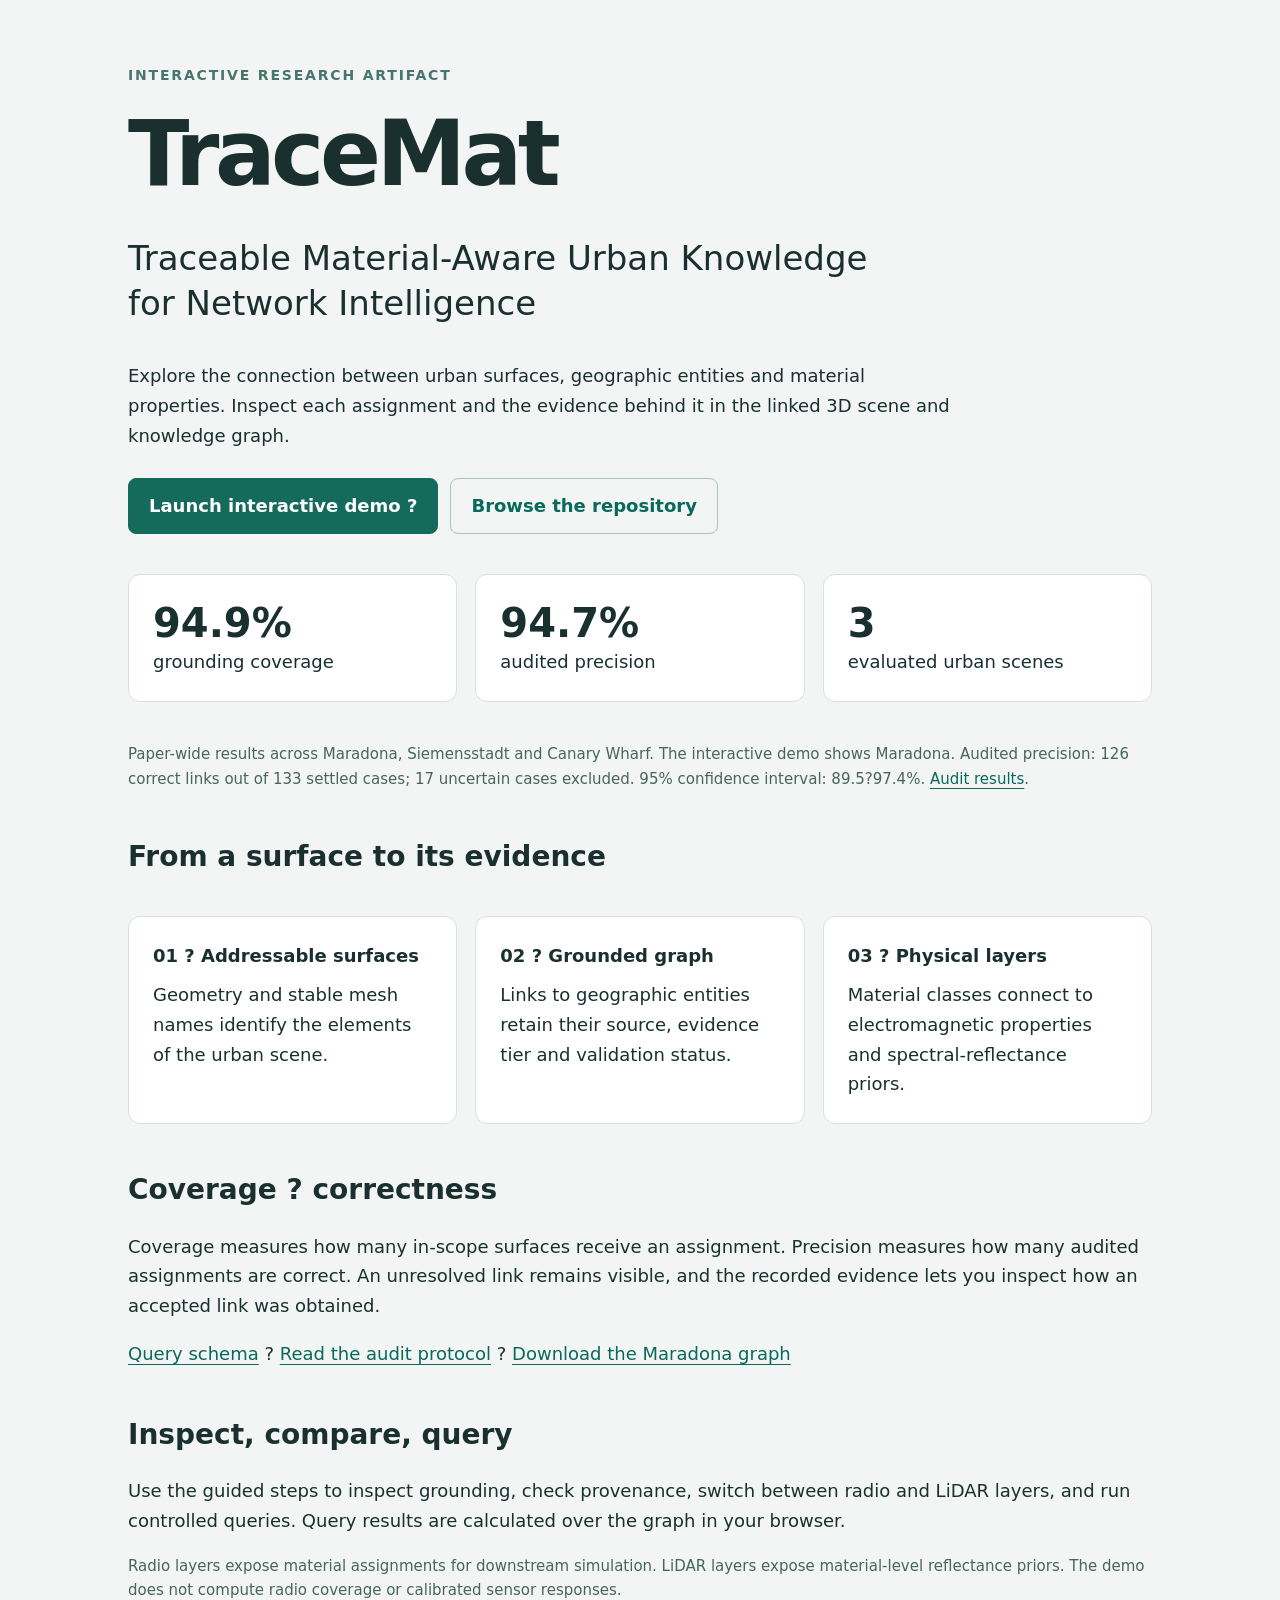
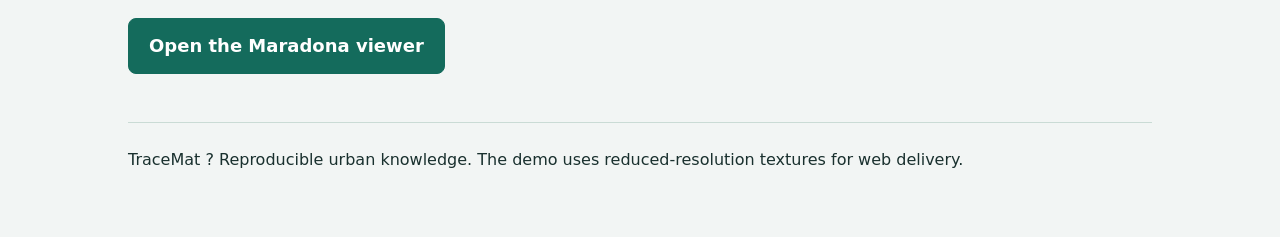
==== index.html @ 99c22b6f "Publish TraceMat interactive demo with GitHub Pages" ====
<!doctype html>
<html lang="en"><head><meta charset="utf-8"><meta name="viewport" content="width=device-width,initial-scale=1"><title>TraceMat</title>
<style>
*{box-sizing:border-box}body{margin:0;background:#f2f5f4;color:#19302e;font:18px/1.65 system-ui,sans-serif}main{max-width:1080px;margin:auto;padding:64px 28px}header{max-width:840px}.eyebrow{text-transform:uppercase;letter-spacing:.13em;font-size:14px;color:#48756c;font-weight:650}h1{font-size:clamp(52px,8vw,90px);line-height:1.05;letter-spacing:-.05em;margin:20px 0}h2{font-size:28px;line-height:1.3}.subtitle{font-size:clamp(24px,3vw,34px);line-height:1.35;max-width:760px}a{color:#09695b;text-underline-offset:4px}.actions{display:flex;flex-wrap:wrap;gap:12px;margin:28px 0}.button{display:inline-block;padding:12px 20px;border:1px solid #aac3bc;border-radius:8px;text-decoration:none;font-weight:650}.primary{background:#146b5c;color:white;border-color:#146b5c}.stats,.pipeline{display:grid;grid-template-columns:repeat(3,1fr);gap:18px;margin:40px 0}.card{padding:24px;background:white;border:1px solid #d6e2dd;border-radius:12px}.stat{font-size:40px;font-weight:700;display:block;line-height:1.2}.small{font-size:15px;color:#48645e}section{margin:48px 0}footer{border-top:1px solid #cadbd5;padding-top:24px;font-size:16px}.pipeline strong{display:block;margin-bottom:10px}@media(max-width:650px){main{padding:32px 18px}.stats,.pipeline{grid-template-columns:1fr;gap:10px}.card{padding:18px}}
</style></head><body><main><header><div class="eyebrow">Interactive research artifact</div><h1>TraceMat</h1><p class="subtitle">Traceable Material-Aware Urban Knowledge for Network Intelligence</p><p>Explore the connection between urban surfaces, geographic entities and material properties. Inspect each assignment and the evidence behind it in the linked 3D scene and knowledge graph.</p><div class="actions"><a class="button primary" href="viewer/">Launch interactive demo ?</a><a class="button" href="https://github.com/dera8/TraceMat-Traceable-Material-Aware-Urban-Knowledge-for-Network-Intelligence">Browse the repository</a></div></header>
<div class="stats"><div class="card"><span class="stat">94.9%</span>grounding coverage</div><div class="card"><span class="stat">94.7%</span>audited precision</div><div class="card"><span class="stat">3</span>evaluated urban scenes</div></div>
<p class="small">Paper-wide results across Maradona, Siemensstadt and Canary Wharf. The interactive demo shows Maradona. Audited precision: 126 correct links out of 133 settled cases; 17 uncertain cases excluded. 95% confidence interval: 89.5?97.4%. <a href="results/grounding_audit_metrics.json">Audit results</a>.</p>
<section><h2>From a surface to its evidence</h2><div class="pipeline"><div class="card"><strong>01 ? Addressable surfaces</strong>Geometry and stable mesh names identify the elements of the urban scene.</div><div class="card"><strong>02 ? Grounded graph</strong>Links to geographic entities retain their source, evidence tier and validation status.</div><div class="card"><strong>03 ? Physical layers</strong>Material classes connect to electromagnetic properties and spectral-reflectance priors.</div></div></section>
<section><h2>Coverage ? correctness</h2><p>Coverage measures how many in-scope surfaces receive an assignment. Precision measures how many audited assignments are correct. An unresolved link remains visible, and the recorded evidence lets you inspect how an accepted link was obtained.</p><p><a href="docs/query_schema.md">Query schema</a> ? <a href="audit/LABELLING_PROTOCOL.md">Read the audit protocol</a> ? <a href="data/graphs/Maradona_graph.json">Download the Maradona graph</a></p></section>
<section><h2>Inspect, compare, query</h2><p>Use the guided steps to inspect grounding, check provenance, switch between radio and LiDAR layers, and run controlled queries. Query results are calculated over the graph in your browser.</p><p class="small">Radio layers expose material assignments for downstream simulation. LiDAR layers expose material-level reflectance priors. The demo does not compute radio coverage or calibrated sensor responses.</p><a class="button primary" href="viewer/">Open the Maradona viewer</a></section>
<footer>TraceMat ? Reproducible urban knowledge. The demo uses reduced-resolution textures for web delivery.</footer></main></body></html>
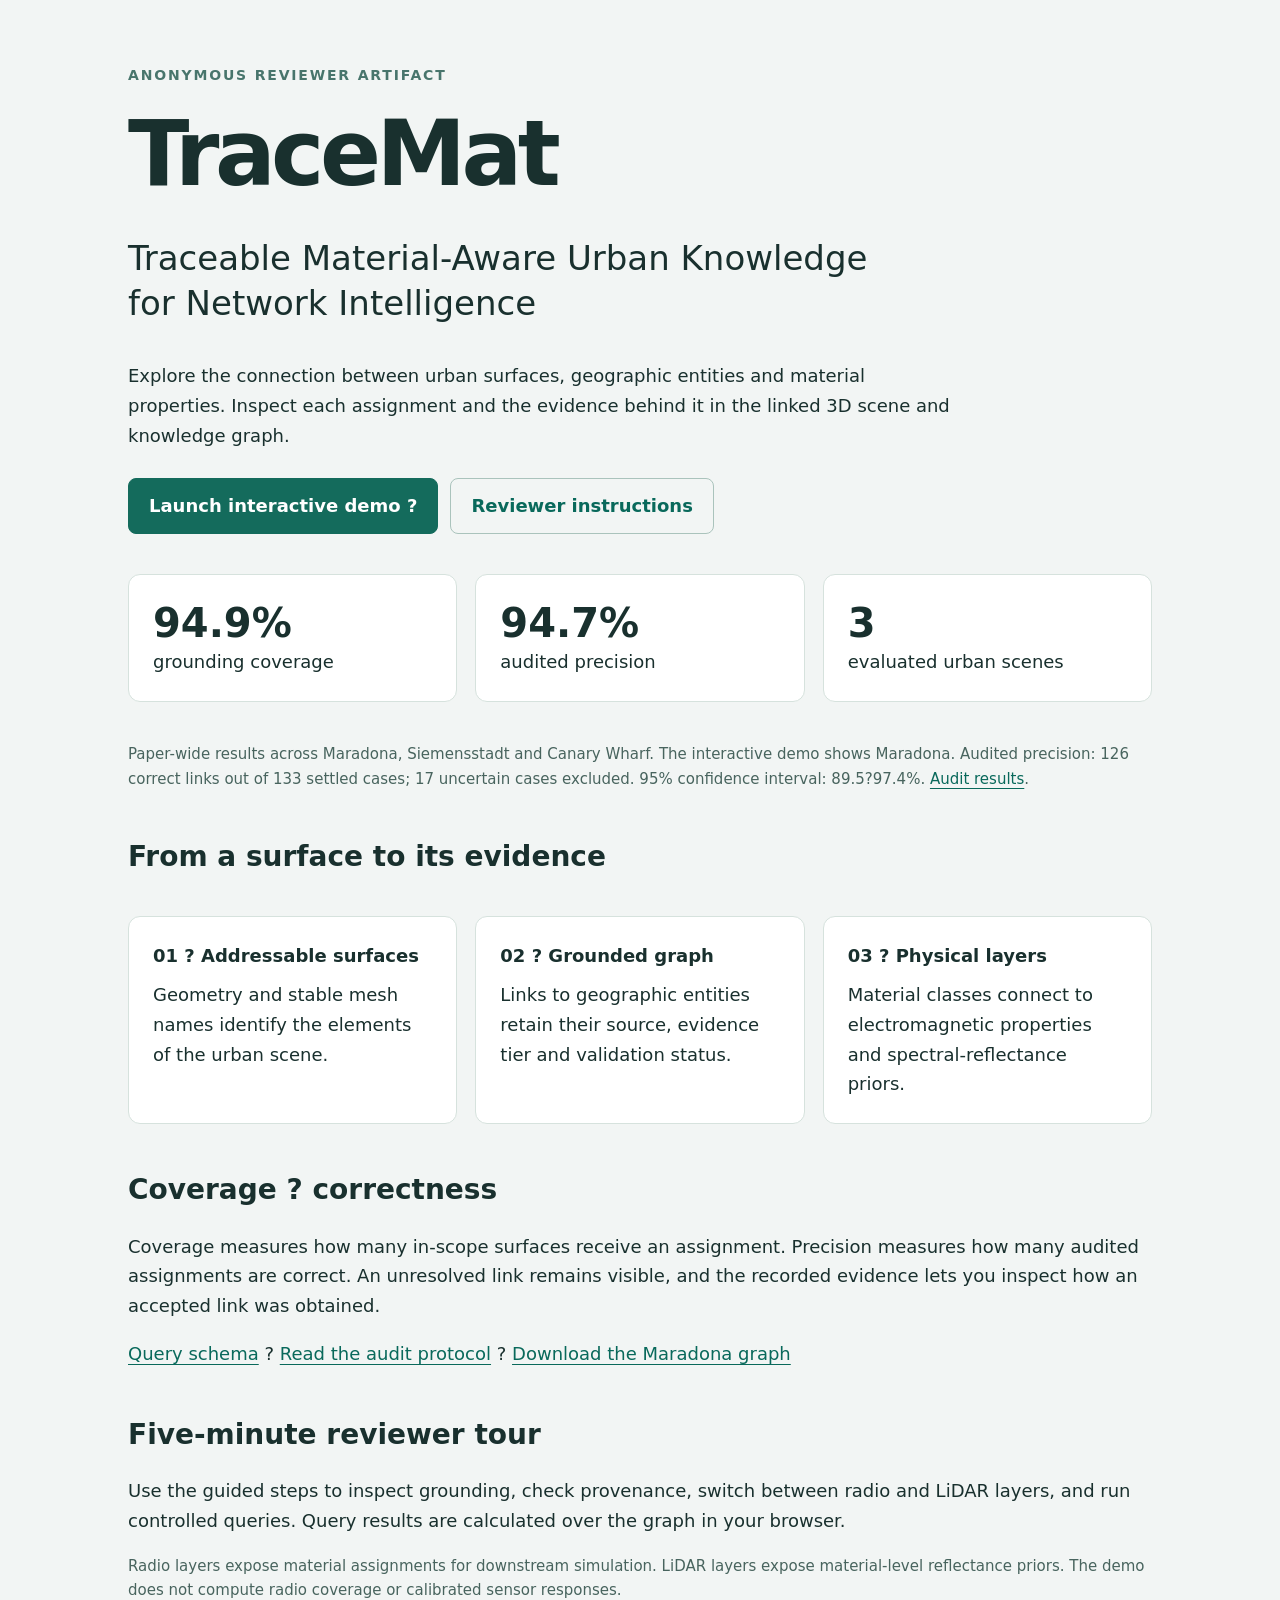
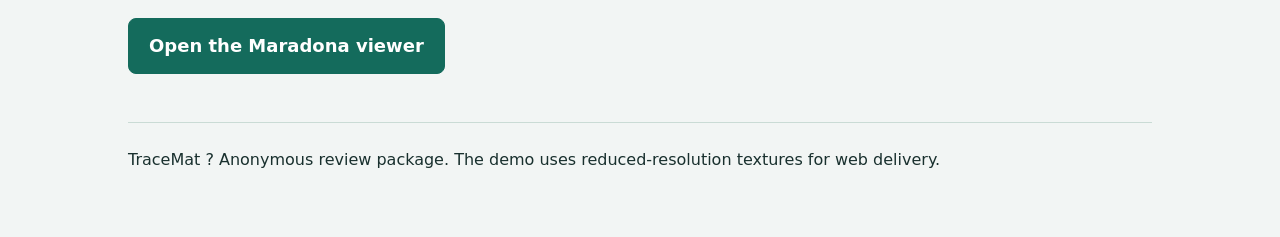
==== commit d306c60d: "Prepare anonymous offline reviewer artifact" ====
--- a/index.html
+++ b/index.html
@@ -2,10 +2,10 @@
 <html lang="en"><head><meta charset="utf-8"><meta name="viewport" content="width=device-width,initial-scale=1"><title>TraceMat</title>
 <style>
 *{box-sizing:border-box}body{margin:0;background:#f2f5f4;color:#19302e;font:18px/1.65 system-ui,sans-serif}main{max-width:1080px;margin:auto;padding:64px 28px}header{max-width:840px}.eyebrow{text-transform:uppercase;letter-spacing:.13em;font-size:14px;color:#48756c;font-weight:650}h1{font-size:clamp(52px,8vw,90px);line-height:1.05;letter-spacing:-.05em;margin:20px 0}h2{font-size:28px;line-height:1.3}.subtitle{font-size:clamp(24px,3vw,34px);line-height:1.35;max-width:760px}a{color:#09695b;text-underline-offset:4px}.actions{display:flex;flex-wrap:wrap;gap:12px;margin:28px 0}.button{display:inline-block;padding:12px 20px;border:1px solid #aac3bc;border-radius:8px;text-decoration:none;font-weight:650}.primary{background:#146b5c;color:white;border-color:#146b5c}.stats,.pipeline{display:grid;grid-template-columns:repeat(3,1fr);gap:18px;margin:40px 0}.card{padding:24px;background:white;border:1px solid #d6e2dd;border-radius:12px}.stat{font-size:40px;font-weight:700;display:block;line-height:1.2}.small{font-size:15px;color:#48645e}section{margin:48px 0}footer{border-top:1px solid #cadbd5;padding-top:24px;font-size:16px}.pipeline strong{display:block;margin-bottom:10px}@media(max-width:650px){main{padding:32px 18px}.stats,.pipeline{grid-template-columns:1fr;gap:10px}.card{padding:18px}}
-</style></head><body><main><header><div class="eyebrow">Interactive research artifact</div><h1>TraceMat</h1><p class="subtitle">Traceable Material-Aware Urban Knowledge for Network Intelligence</p><p>Explore the connection between urban surfaces, geographic entities and material properties. Inspect each assignment and the evidence behind it in the linked 3D scene and knowledge graph.</p><div class="actions"><a class="button primary" href="viewer/">Launch interactive demo ?</a><a class="button" href="https://github.com/dera8/TraceMat-Traceable-Material-Aware-Urban-Knowledge-for-Network-Intelligence">Browse the repository</a></div></header>
+</style></head><body><main><header><div class="eyebrow">Anonymous reviewer artifact</div><h1>TraceMat</h1><p class="subtitle">Traceable Material-Aware Urban Knowledge for Network Intelligence</p><p>Explore the connection between urban surfaces, geographic entities and material properties. Inspect each assignment and the evidence behind it in the linked 3D scene and knowledge graph.</p><div class="actions"><a class="button primary" href="viewer/">Launch interactive demo ?</a><a class="button" href="README.md">Reviewer instructions</a></div></header>
 <div class="stats"><div class="card"><span class="stat">94.9%</span>grounding coverage</div><div class="card"><span class="stat">94.7%</span>audited precision</div><div class="card"><span class="stat">3</span>evaluated urban scenes</div></div>
 <p class="small">Paper-wide results across Maradona, Siemensstadt and Canary Wharf. The interactive demo shows Maradona. Audited precision: 126 correct links out of 133 settled cases; 17 uncertain cases excluded. 95% confidence interval: 89.5?97.4%. <a href="results/grounding_audit_metrics.json">Audit results</a>.</p>
 <section><h2>From a surface to its evidence</h2><div class="pipeline"><div class="card"><strong>01 ? Addressable surfaces</strong>Geometry and stable mesh names identify the elements of the urban scene.</div><div class="card"><strong>02 ? Grounded graph</strong>Links to geographic entities retain their source, evidence tier and validation status.</div><div class="card"><strong>03 ? Physical layers</strong>Material classes connect to electromagnetic properties and spectral-reflectance priors.</div></div></section>
 <section><h2>Coverage ? correctness</h2><p>Coverage measures how many in-scope surfaces receive an assignment. Precision measures how many audited assignments are correct. An unresolved link remains visible, and the recorded evidence lets you inspect how an accepted link was obtained.</p><p><a href="docs/query_schema.md">Query schema</a> ? <a href="audit/LABELLING_PROTOCOL.md">Read the audit protocol</a> ? <a href="data/graphs/Maradona_graph.json">Download the Maradona graph</a></p></section>
-<section><h2>Inspect, compare, query</h2><p>Use the guided steps to inspect grounding, check provenance, switch between radio and LiDAR layers, and run controlled queries. Query results are calculated over the graph in your browser.</p><p class="small">Radio layers expose material assignments for downstream simulation. LiDAR layers expose material-level reflectance priors. The demo does not compute radio coverage or calibrated sensor responses.</p><a class="button primary" href="viewer/">Open the Maradona viewer</a></section>
-<footer>TraceMat ? Reproducible urban knowledge. The demo uses reduced-resolution textures for web delivery.</footer></main></body></html>+<section><h2>Five-minute reviewer tour</h2><p>Use the guided steps to inspect grounding, check provenance, switch between radio and LiDAR layers, and run controlled queries. Query results are calculated over the graph in your browser.</p><p class="small">Radio layers expose material assignments for downstream simulation. LiDAR layers expose material-level reflectance priors. The demo does not compute radio coverage or calibrated sensor responses.</p><a class="button primary" href="viewer/">Open the Maradona viewer</a></section>
+<footer>TraceMat ? Anonymous review package. The demo uses reduced-resolution textures for web delivery.</footer></main></body></html>
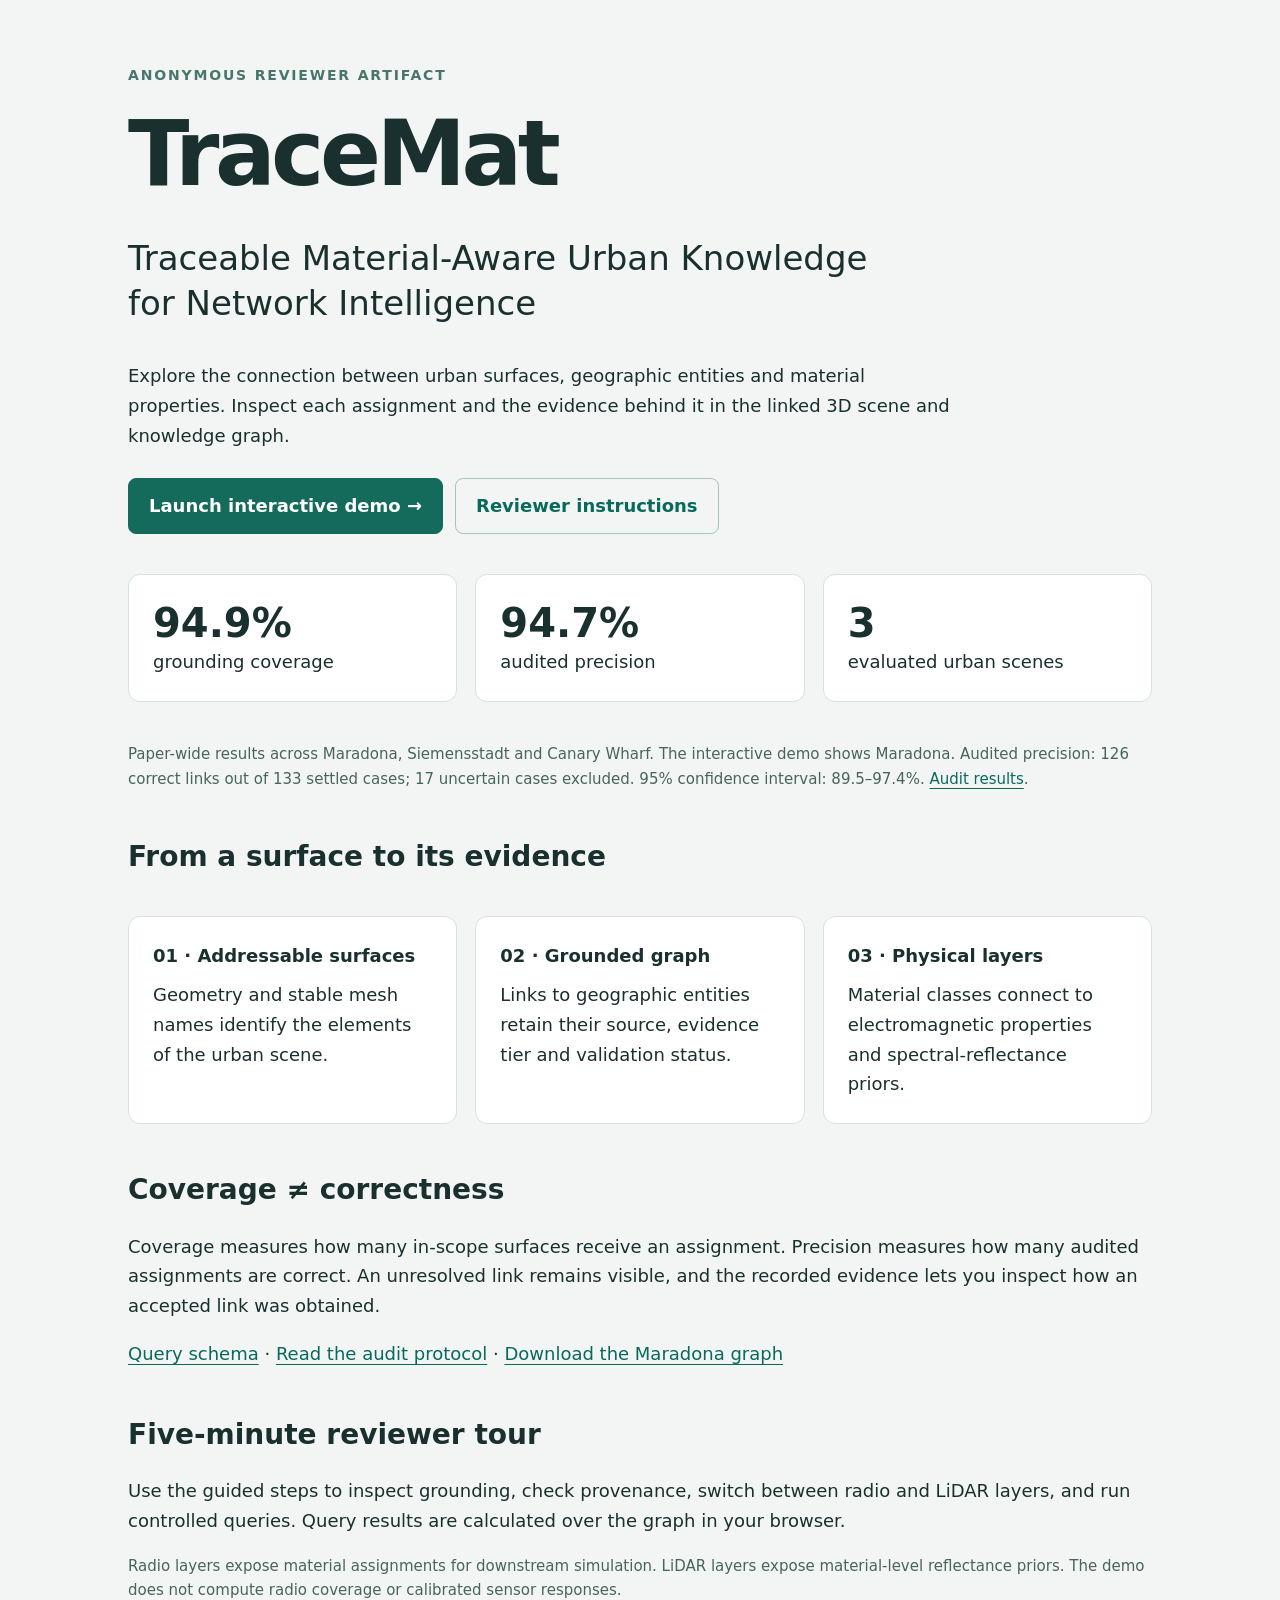
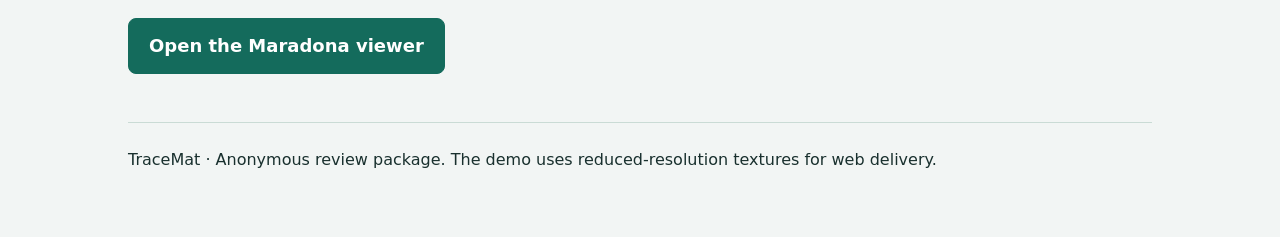
==== commit ae9a37b5: "Fix corrupted symbols in the reviewer landing page" ====
--- a/index.html
+++ b/index.html
@@ -2,10 +2,10 @@
 <html lang="en"><head><meta charset="utf-8"><meta name="viewport" content="width=device-width,initial-scale=1"><title>TraceMat</title>
 <style>
 *{box-sizing:border-box}body{margin:0;background:#f2f5f4;color:#19302e;font:18px/1.65 system-ui,sans-serif}main{max-width:1080px;margin:auto;padding:64px 28px}header{max-width:840px}.eyebrow{text-transform:uppercase;letter-spacing:.13em;font-size:14px;color:#48756c;font-weight:650}h1{font-size:clamp(52px,8vw,90px);line-height:1.05;letter-spacing:-.05em;margin:20px 0}h2{font-size:28px;line-height:1.3}.subtitle{font-size:clamp(24px,3vw,34px);line-height:1.35;max-width:760px}a{color:#09695b;text-underline-offset:4px}.actions{display:flex;flex-wrap:wrap;gap:12px;margin:28px 0}.button{display:inline-block;padding:12px 20px;border:1px solid #aac3bc;border-radius:8px;text-decoration:none;font-weight:650}.primary{background:#146b5c;color:white;border-color:#146b5c}.stats,.pipeline{display:grid;grid-template-columns:repeat(3,1fr);gap:18px;margin:40px 0}.card{padding:24px;background:white;border:1px solid #d6e2dd;border-radius:12px}.stat{font-size:40px;font-weight:700;display:block;line-height:1.2}.small{font-size:15px;color:#48645e}section{margin:48px 0}footer{border-top:1px solid #cadbd5;padding-top:24px;font-size:16px}.pipeline strong{display:block;margin-bottom:10px}@media(max-width:650px){main{padding:32px 18px}.stats,.pipeline{grid-template-columns:1fr;gap:10px}.card{padding:18px}}
-</style></head><body><main><header><div class="eyebrow">Anonymous reviewer artifact</div><h1>TraceMat</h1><p class="subtitle">Traceable Material-Aware Urban Knowledge for Network Intelligence</p><p>Explore the connection between urban surfaces, geographic entities and material properties. Inspect each assignment and the evidence behind it in the linked 3D scene and knowledge graph.</p><div class="actions"><a class="button primary" href="viewer/">Launch interactive demo ?</a><a class="button" href="README.md">Reviewer instructions</a></div></header>
+</style></head><body><main><header><div class="eyebrow">Anonymous reviewer artifact</div><h1>TraceMat</h1><p class="subtitle">Traceable Material-Aware Urban Knowledge for Network Intelligence</p><p>Explore the connection between urban surfaces, geographic entities and material properties. Inspect each assignment and the evidence behind it in the linked 3D scene and knowledge graph.</p><div class="actions"><a class="button primary" href="viewer/">Launch interactive demo &rarr;</a><a class="button" href="README.md">Reviewer instructions</a></div></header>
 <div class="stats"><div class="card"><span class="stat">94.9%</span>grounding coverage</div><div class="card"><span class="stat">94.7%</span>audited precision</div><div class="card"><span class="stat">3</span>evaluated urban scenes</div></div>
-<p class="small">Paper-wide results across Maradona, Siemensstadt and Canary Wharf. The interactive demo shows Maradona. Audited precision: 126 correct links out of 133 settled cases; 17 uncertain cases excluded. 95% confidence interval: 89.5?97.4%. <a href="results/grounding_audit_metrics.json">Audit results</a>.</p>
-<section><h2>From a surface to its evidence</h2><div class="pipeline"><div class="card"><strong>01 ? Addressable surfaces</strong>Geometry and stable mesh names identify the elements of the urban scene.</div><div class="card"><strong>02 ? Grounded graph</strong>Links to geographic entities retain their source, evidence tier and validation status.</div><div class="card"><strong>03 ? Physical layers</strong>Material classes connect to electromagnetic properties and spectral-reflectance priors.</div></div></section>
-<section><h2>Coverage ? correctness</h2><p>Coverage measures how many in-scope surfaces receive an assignment. Precision measures how many audited assignments are correct. An unresolved link remains visible, and the recorded evidence lets you inspect how an accepted link was obtained.</p><p><a href="docs/query_schema.md">Query schema</a> ? <a href="audit/LABELLING_PROTOCOL.md">Read the audit protocol</a> ? <a href="data/graphs/Maradona_graph.json">Download the Maradona graph</a></p></section>
+<p class="small">Paper-wide results across Maradona, Siemensstadt and Canary Wharf. The interactive demo shows Maradona. Audited precision: 126 correct links out of 133 settled cases; 17 uncertain cases excluded. 95% confidence interval: 89.5&ndash;97.4%. <a href="results/grounding_audit_metrics.json">Audit results</a>.</p>
+<section><h2>From a surface to its evidence</h2><div class="pipeline"><div class="card"><strong>01 &middot; Addressable surfaces</strong>Geometry and stable mesh names identify the elements of the urban scene.</div><div class="card"><strong>02 &middot; Grounded graph</strong>Links to geographic entities retain their source, evidence tier and validation status.</div><div class="card"><strong>03 &middot; Physical layers</strong>Material classes connect to electromagnetic properties and spectral-reflectance priors.</div></div></section>
+<section><h2>Coverage &ne; correctness</h2><p>Coverage measures how many in-scope surfaces receive an assignment. Precision measures how many audited assignments are correct. An unresolved link remains visible, and the recorded evidence lets you inspect how an accepted link was obtained.</p><p><a href="docs/query_schema.md">Query schema</a> &middot; <a href="audit/LABELLING_PROTOCOL.md">Read the audit protocol</a> &middot; <a href="data/graphs/Maradona_graph.json">Download the Maradona graph</a></p></section>
 <section><h2>Five-minute reviewer tour</h2><p>Use the guided steps to inspect grounding, check provenance, switch between radio and LiDAR layers, and run controlled queries. Query results are calculated over the graph in your browser.</p><p class="small">Radio layers expose material assignments for downstream simulation. LiDAR layers expose material-level reflectance priors. The demo does not compute radio coverage or calibrated sensor responses.</p><a class="button primary" href="viewer/">Open the Maradona viewer</a></section>
-<footer>TraceMat ? Anonymous review package. The demo uses reduced-resolution textures for web delivery.</footer></main></body></html>+<footer>TraceMat &middot; Anonymous review package. The demo uses reduced-resolution textures for web delivery.</footer></main></body></html>
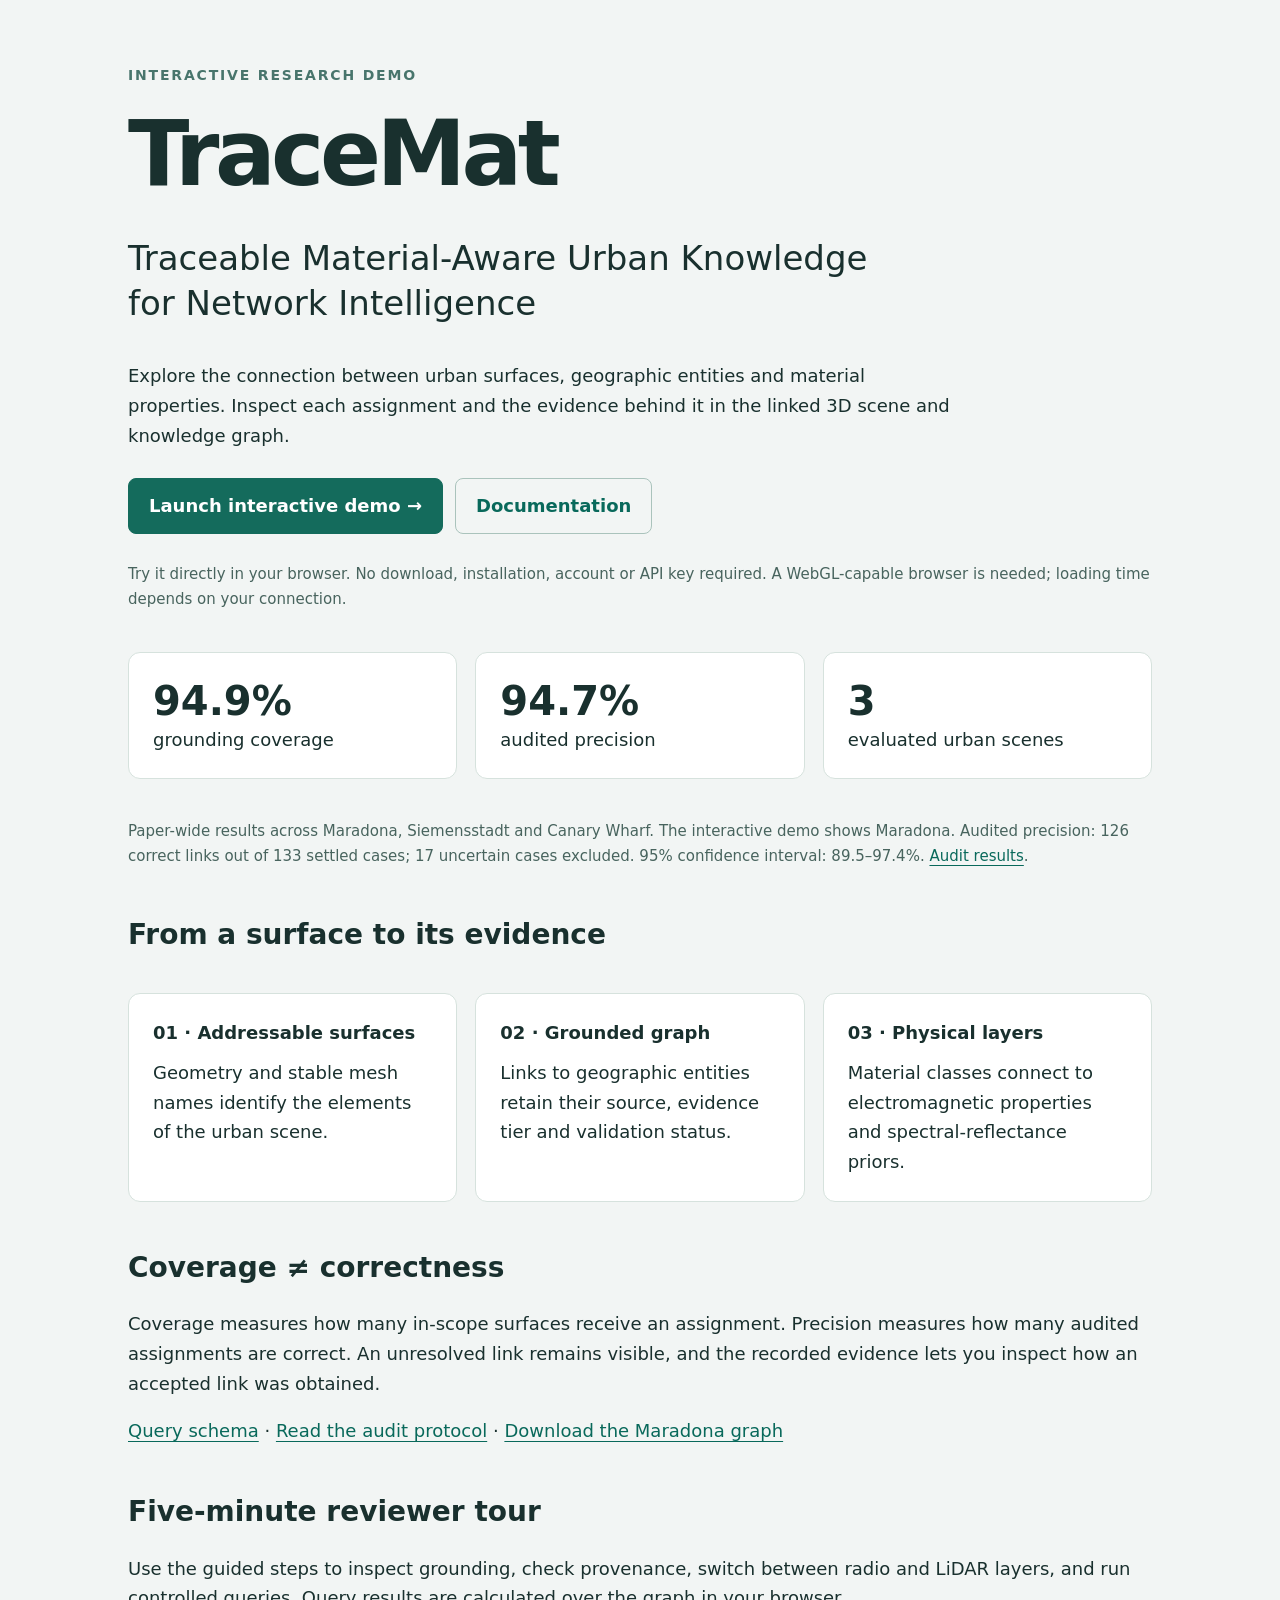
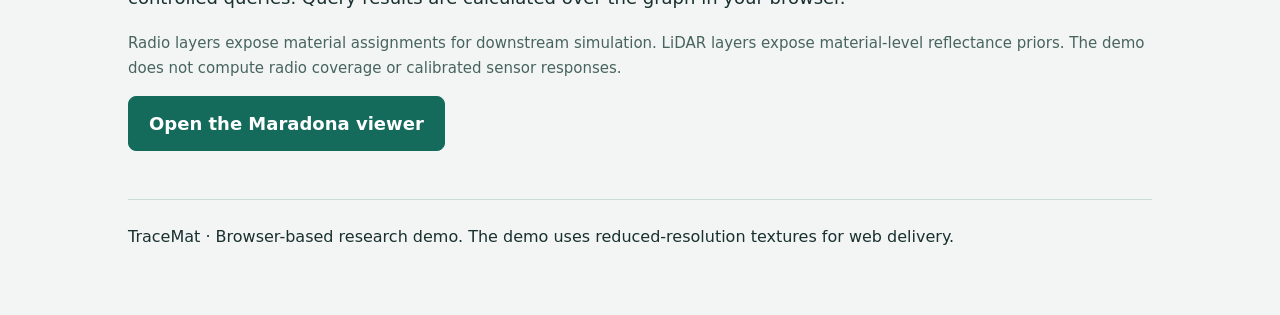
==== commit 67360f51: "Publish browser demo with GitHub Pages" ====
--- a/index.html
+++ b/index.html
@@ -2,10 +2,11 @@
 <html lang="en"><head><meta charset="utf-8"><meta name="viewport" content="width=device-width,initial-scale=1"><title>TraceMat</title>
 <style>
 *{box-sizing:border-box}body{margin:0;background:#f2f5f4;color:#19302e;font:18px/1.65 system-ui,sans-serif}main{max-width:1080px;margin:auto;padding:64px 28px}header{max-width:840px}.eyebrow{text-transform:uppercase;letter-spacing:.13em;font-size:14px;color:#48756c;font-weight:650}h1{font-size:clamp(52px,8vw,90px);line-height:1.05;letter-spacing:-.05em;margin:20px 0}h2{font-size:28px;line-height:1.3}.subtitle{font-size:clamp(24px,3vw,34px);line-height:1.35;max-width:760px}a{color:#09695b;text-underline-offset:4px}.actions{display:flex;flex-wrap:wrap;gap:12px;margin:28px 0}.button{display:inline-block;padding:12px 20px;border:1px solid #aac3bc;border-radius:8px;text-decoration:none;font-weight:650}.primary{background:#146b5c;color:white;border-color:#146b5c}.stats,.pipeline{display:grid;grid-template-columns:repeat(3,1fr);gap:18px;margin:40px 0}.card{padding:24px;background:white;border:1px solid #d6e2dd;border-radius:12px}.stat{font-size:40px;font-weight:700;display:block;line-height:1.2}.small{font-size:15px;color:#48645e}section{margin:48px 0}footer{border-top:1px solid #cadbd5;padding-top:24px;font-size:16px}.pipeline strong{display:block;margin-bottom:10px}@media(max-width:650px){main{padding:32px 18px}.stats,.pipeline{grid-template-columns:1fr;gap:10px}.card{padding:18px}}
-</style></head><body><main><header><div class="eyebrow">Anonymous reviewer artifact</div><h1>TraceMat</h1><p class="subtitle">Traceable Material-Aware Urban Knowledge for Network Intelligence</p><p>Explore the connection between urban surfaces, geographic entities and material properties. Inspect each assignment and the evidence behind it in the linked 3D scene and knowledge graph.</p><div class="actions"><a class="button primary" href="viewer/">Launch interactive demo &rarr;</a><a class="button" href="README.md">Reviewer instructions</a></div></header>
+</style></head><body><main><header><div class="eyebrow">Interactive research demo</div><h1>TraceMat</h1><p class="subtitle">Traceable Material-Aware Urban Knowledge for Network Intelligence</p><p>Explore the connection between urban surfaces, geographic entities and material properties. Inspect each assignment and the evidence behind it in the linked 3D scene and knowledge graph.</p><div class="actions"><a class="button primary" href="viewer/">Launch interactive demo &rarr;</a><a class="button" href="README.md">Documentation</a></div></header>
+<p class="small">Try it directly in your browser. No download, installation, account or API key required. A WebGL-capable browser is needed; loading time depends on your connection.</p>
 <div class="stats"><div class="card"><span class="stat">94.9%</span>grounding coverage</div><div class="card"><span class="stat">94.7%</span>audited precision</div><div class="card"><span class="stat">3</span>evaluated urban scenes</div></div>
 <p class="small">Paper-wide results across Maradona, Siemensstadt and Canary Wharf. The interactive demo shows Maradona. Audited precision: 126 correct links out of 133 settled cases; 17 uncertain cases excluded. 95% confidence interval: 89.5&ndash;97.4%. <a href="results/grounding_audit_metrics.json">Audit results</a>.</p>
 <section><h2>From a surface to its evidence</h2><div class="pipeline"><div class="card"><strong>01 &middot; Addressable surfaces</strong>Geometry and stable mesh names identify the elements of the urban scene.</div><div class="card"><strong>02 &middot; Grounded graph</strong>Links to geographic entities retain their source, evidence tier and validation status.</div><div class="card"><strong>03 &middot; Physical layers</strong>Material classes connect to electromagnetic properties and spectral-reflectance priors.</div></div></section>
 <section><h2>Coverage &ne; correctness</h2><p>Coverage measures how many in-scope surfaces receive an assignment. Precision measures how many audited assignments are correct. An unresolved link remains visible, and the recorded evidence lets you inspect how an accepted link was obtained.</p><p><a href="docs/query_schema.md">Query schema</a> &middot; <a href="audit/LABELLING_PROTOCOL.md">Read the audit protocol</a> &middot; <a href="data/graphs/Maradona_graph.json">Download the Maradona graph</a></p></section>
 <section><h2>Five-minute reviewer tour</h2><p>Use the guided steps to inspect grounding, check provenance, switch between radio and LiDAR layers, and run controlled queries. Query results are calculated over the graph in your browser.</p><p class="small">Radio layers expose material assignments for downstream simulation. LiDAR layers expose material-level reflectance priors. The demo does not compute radio coverage or calibrated sensor responses.</p><a class="button primary" href="viewer/">Open the Maradona viewer</a></section>
-<footer>TraceMat &middot; Anonymous review package. The demo uses reduced-resolution textures for web delivery.</footer></main></body></html>+<footer>TraceMat &middot; Browser-based research demo. The demo uses reduced-resolution textures for web delivery.</footer></main></body></html>
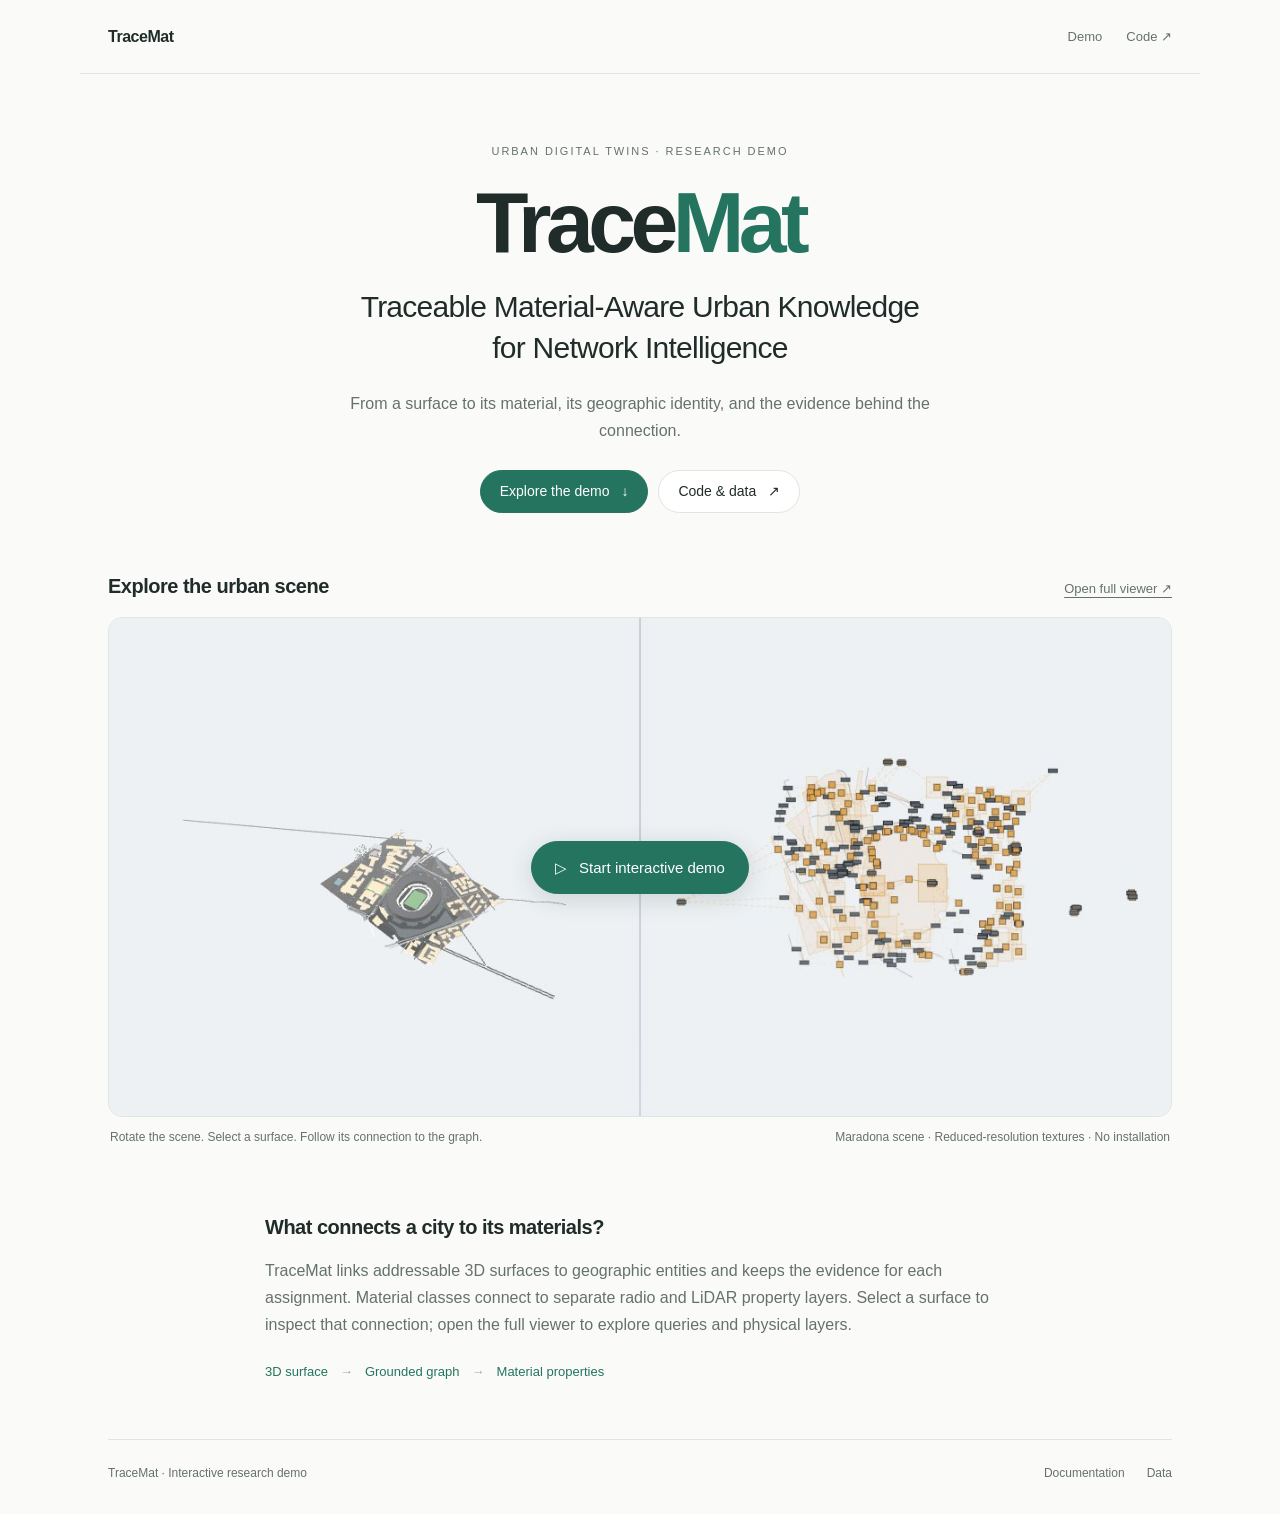
==== commit fa70e218: "Simplify project page with a focused embedded demo" ====
--- a/index.html
+++ b/index.html
@@ -1,12 +1,57 @@
 <!doctype html>
-<html lang="en"><head><meta charset="utf-8"><meta name="viewport" content="width=device-width,initial-scale=1"><title>TraceMat</title>
+<html lang="en">
+<head>
+<meta charset="utf-8">
+<meta name="viewport" content="width=device-width,initial-scale=1">
+<meta name="description" content="TraceMat connects urban 3D surfaces to geographic entities, material properties and the evidence behind each link. Explore the interactive research demo.">
+<meta name="theme-color" content="#fafbf9">
+<title>TraceMat — Traceable Material-Aware Urban Knowledge</title>
 <style>
-*{box-sizing:border-box}body{margin:0;background:#f2f5f4;color:#19302e;font:18px/1.65 system-ui,sans-serif}main{max-width:1080px;margin:auto;padding:64px 28px}header{max-width:840px}.eyebrow{text-transform:uppercase;letter-spacing:.13em;font-size:14px;color:#48756c;font-weight:650}h1{font-size:clamp(52px,8vw,90px);line-height:1.05;letter-spacing:-.05em;margin:20px 0}h2{font-size:28px;line-height:1.3}.subtitle{font-size:clamp(24px,3vw,34px);line-height:1.35;max-width:760px}a{color:#09695b;text-underline-offset:4px}.actions{display:flex;flex-wrap:wrap;gap:12px;margin:28px 0}.button{display:inline-block;padding:12px 20px;border:1px solid #aac3bc;border-radius:8px;text-decoration:none;font-weight:650}.primary{background:#146b5c;color:white;border-color:#146b5c}.stats,.pipeline{display:grid;grid-template-columns:repeat(3,1fr);gap:18px;margin:40px 0}.card{padding:24px;background:white;border:1px solid #d6e2dd;border-radius:12px}.stat{font-size:40px;font-weight:700;display:block;line-height:1.2}.small{font-size:15px;color:#48645e}section{margin:48px 0}footer{border-top:1px solid #cadbd5;padding-top:24px;font-size:16px}.pipeline strong{display:block;margin-bottom:10px}@media(max-width:650px){main{padding:32px 18px}.stats,.pipeline{grid-template-columns:1fr;gap:10px}.card{padding:18px}}
-</style></head><body><main><header><div class="eyebrow">Interactive research demo</div><h1>TraceMat</h1><p class="subtitle">Traceable Material-Aware Urban Knowledge for Network Intelligence</p><p>Explore the connection between urban surfaces, geographic entities and material properties. Inspect each assignment and the evidence behind it in the linked 3D scene and knowledge graph.</p><div class="actions"><a class="button primary" href="viewer/">Launch interactive demo &rarr;</a><a class="button" href="README.md">Documentation</a></div></header>
-<p class="small">Try it directly in your browser. No download, installation, account or API key required. A WebGL-capable browser is needed; loading time depends on your connection.</p>
-<div class="stats"><div class="card"><span class="stat">94.9%</span>grounding coverage</div><div class="card"><span class="stat">94.7%</span>audited precision</div><div class="card"><span class="stat">3</span>evaluated urban scenes</div></div>
-<p class="small">Paper-wide results across Maradona, Siemensstadt and Canary Wharf. The interactive demo shows Maradona. Audited precision: 126 correct links out of 133 settled cases; 17 uncertain cases excluded. 95% confidence interval: 89.5&ndash;97.4%. <a href="results/grounding_audit_metrics.json">Audit results</a>.</p>
-<section><h2>From a surface to its evidence</h2><div class="pipeline"><div class="card"><strong>01 &middot; Addressable surfaces</strong>Geometry and stable mesh names identify the elements of the urban scene.</div><div class="card"><strong>02 &middot; Grounded graph</strong>Links to geographic entities retain their source, evidence tier and validation status.</div><div class="card"><strong>03 &middot; Physical layers</strong>Material classes connect to electromagnetic properties and spectral-reflectance priors.</div></div></section>
-<section><h2>Coverage &ne; correctness</h2><p>Coverage measures how many in-scope surfaces receive an assignment. Precision measures how many audited assignments are correct. An unresolved link remains visible, and the recorded evidence lets you inspect how an accepted link was obtained.</p><p><a href="docs/query_schema.md">Query schema</a> &middot; <a href="audit/LABELLING_PROTOCOL.md">Read the audit protocol</a> &middot; <a href="data/graphs/Maradona_graph.json">Download the Maradona graph</a></p></section>
-<section><h2>Five-minute reviewer tour</h2><p>Use the guided steps to inspect grounding, check provenance, switch between radio and LiDAR layers, and run controlled queries. Query results are calculated over the graph in your browser.</p><p class="small">Radio layers expose material assignments for downstream simulation. LiDAR layers expose material-level reflectance priors. The demo does not compute radio coverage or calibrated sensor responses.</p><a class="button primary" href="viewer/">Open the Maradona viewer</a></section>
-<footer>TraceMat &middot; Browser-based research demo. The demo uses reduced-resolution textures for web delivery.</footer></main></body></html>+:root{color-scheme:light;--ink:#202c29;--muted:#66716c;--accent:#24745f;--line:#dfe5df;--paper:#fafbf9}
+*{box-sizing:border-box}html{scroll-behavior:smooth;scroll-padding-top:24px}body{margin:0;background:var(--paper);color:var(--ink);font:16px/1.7 -apple-system,BlinkMacSystemFont,"Segoe UI",sans-serif}a{color:inherit;text-underline-offset:4px}button{font:inherit}a:focus-visible,button:focus-visible{outline:3px solid #24745f;outline-offset:5px}nav{max-width:1120px;margin:auto;padding:23px 28px;display:flex;align-items:center;justify-content:space-between;border-bottom:1px solid var(--line)}.brand{font-weight:700;text-decoration:none;letter-spacing:-.03em}.nav-links{display:flex;gap:24px;font-size:13px;color:var(--muted)}.nav-links a{text-decoration:none}.nav-links a:hover{color:var(--accent)}
+main{max-width:1120px;margin:auto;padding:0 28px}.hero{text-align:center;padding:68px 0 44px}.eyebrow{font-size:11px;letter-spacing:.18em;text-transform:uppercase;color:var(--muted);margin:0 0 16px}h1{font-size:clamp(56px,8vw,86px);font-weight:650;letter-spacing:-.065em;line-height:1.05;margin:0 0 20px}h1 span{color:var(--accent)}.subtitle{max-width:750px;margin:0 auto;font-size:clamp(22px,3vw,30px);font-weight:450;line-height:1.35;letter-spacing:-.025em}.intro{max-width:610px;margin:22px auto 0;color:var(--muted);font-size:16px;line-height:1.7}.actions{display:flex;justify-content:center;flex-wrap:wrap;gap:10px;margin-top:25px}.button{display:inline-flex;align-items:center;justify-content:center;gap:12px;padding:9px 19px;border:1px solid var(--line);border-radius:30px;text-decoration:none;background:white;font-size:14px;font-weight:500;cursor:pointer;color:var(--ink)}.primary{background:var(--accent);border-color:var(--accent);color:white}.button:hover{filter:brightness(.95)}
+.demo{margin:12px 0 0}.demo-heading{display:flex;align-items:baseline;justify-content:space-between;gap:16px;margin-bottom:14px}h2{font-size:20px;letter-spacing:-.025em;font-weight:600;margin:0}.demo-heading a{font-size:13px;color:var(--muted)}.demo-stage{height:500px;position:relative;border:1px solid var(--line);border-radius:14px;overflow:hidden;background:#eef1f4}.demo-stage img{display:block;width:100%;height:100%;object-fit:cover}.preview-overlay{position:absolute;inset:0;display:flex;align-items:center;justify-content:center;background:linear-gradient(180deg,transparent 30%,#edf1f437)}.launch{box-shadow:0 5px 24px #152e2726;padding:13px 23px;font-size:15px}.demo-stage iframe{display:block;width:100%;height:100%;border:0}.demo-stage .loading-note{position:absolute;inset:0;display:grid;place-items:center;color:var(--muted);pointer-events:none}.caption{display:flex;justify-content:space-between;gap:24px;margin:11px 2px 0;color:var(--muted);font-size:12px;line-height:1.6}.caption span:last-child{text-align:right}
+.about{max-width:750px;margin:62px auto 56px}.about h2{margin-bottom:13px}.about p{color:var(--muted);margin:0;font-size:16px}.method{display:flex;align-items:center;flex-wrap:wrap;gap:12px;margin-top:23px;font-size:13px;color:var(--accent)}.method span:nth-child(even){color:#a0aaa3}
+footer{max-width:1064px;margin:auto;padding:23px 0 30px;border-top:1px solid var(--line);display:flex;justify-content:space-between;gap:20px;font-size:12px;color:var(--muted)}footer div{display:flex;gap:22px}footer a{text-decoration:none}
+@media(max-width:680px){nav{padding:18px 20px}.nav-links{gap:18px}main{padding:0 18px}.hero{padding:44px 0 30px}.subtitle{font-size:23px}.intro{font-size:15px}.demo-heading{align-items:center}h2{font-size:18px}.demo-stage{height:470px}.caption{display:block}.caption span{display:block}.caption span:last-child{text-align:left;margin-top:4px}.about{margin:40px auto}.method{gap:8px;font-size:12px}footer{margin:0 18px;flex-direction:column;gap:8px}.demo-heading a{font-size:12px}}
+@media(prefers-reduced-motion:reduce){html{scroll-behavior:auto}}
+</style>
+</head>
+<body>
+<nav aria-label="Main navigation"><a class="brand" href="./">TraceMat</a><div class="nav-links"><a href="#demo">Demo</a><a href="https://github.com/dera8/TraceMat">Code ↗</a></div></nav>
+<main>
+<header class="hero">
+<p class="eyebrow">Urban digital twins · Research demo</p>
+<h1>Trace<span>Mat</span></h1>
+<p class="subtitle">Traceable Material-Aware Urban Knowledge<br>for Network Intelligence</p>
+<p class="intro">From a surface to its material, its geographic identity, and the evidence behind the connection.</p>
+<div class="actions"><a class="button primary" href="#demo">Explore the demo <span aria-hidden="true">↓</span></a><a class="button" href="https://github.com/dera8/TraceMat">Code & data <span aria-hidden="true">↗</span></a></div>
+</header>
+<section class="demo" id="demo" aria-labelledby="demo-title">
+<div class="demo-heading"><h2 id="demo-title">Explore the urban scene</h2><a href="viewer/">Open full viewer ↗</a></div>
+<div class="demo-stage" id="demoStage">
+<img src="viewer/assets/demo-preview.jpg" width="1200" height="600" alt="The Maradona urban scene alongside its linked geographic knowledge graph.">
+<div class="preview-overlay"><button class="button primary launch" id="launchDemo" type="button"><span aria-hidden="true">▷</span> Start interactive demo</button></div>
+</div>
+<p class="caption"><span>Rotate the scene. Select a surface. Follow its connection to the graph.</span><span>Maradona scene · Reduced-resolution textures · No installation</span></p>
+<noscript><p><a href="viewer/">Open the viewer</a>. JavaScript and WebGL are needed for the interactive scene.</p></noscript>
+</section>
+<section class="about" aria-labelledby="about-title">
+<h2 id="about-title">What connects a city to its materials?</h2>
+<p>TraceMat links addressable 3D surfaces to geographic entities and keeps the evidence for each assignment. Material classes connect to separate radio and LiDAR property layers. Select a surface to inspect that connection; open the full viewer to explore queries and physical layers.</p>
+<div class="method" aria-label="Method: 3D surface, grounded graph, material properties"><span>3D surface</span><span aria-hidden="true">→</span><span>Grounded graph</span><span aria-hidden="true">→</span><span>Material properties</span></div>
+</section>
+</main>
+<footer><span>TraceMat · Interactive research demo</span><div><a href="https://github.com/dera8/TraceMat#readme">Documentation</a><a href="https://github.com/dera8/TraceMat/tree/main/data">Data</a></div></footer>
+<script>
+document.getElementById('launchDemo').addEventListener('click',function(){
+ const stage=document.getElementById('demoStage');
+ const frame=document.createElement('iframe');
+ frame.title='TraceMat interactive urban scene and knowledge graph';
+ frame.src='viewer/?embed=1';
+ stage.replaceChildren(frame);
+ frame.addEventListener('load',()=>frame.focus(),{once:true});
+});
+</script>
+</body>
+</html>
